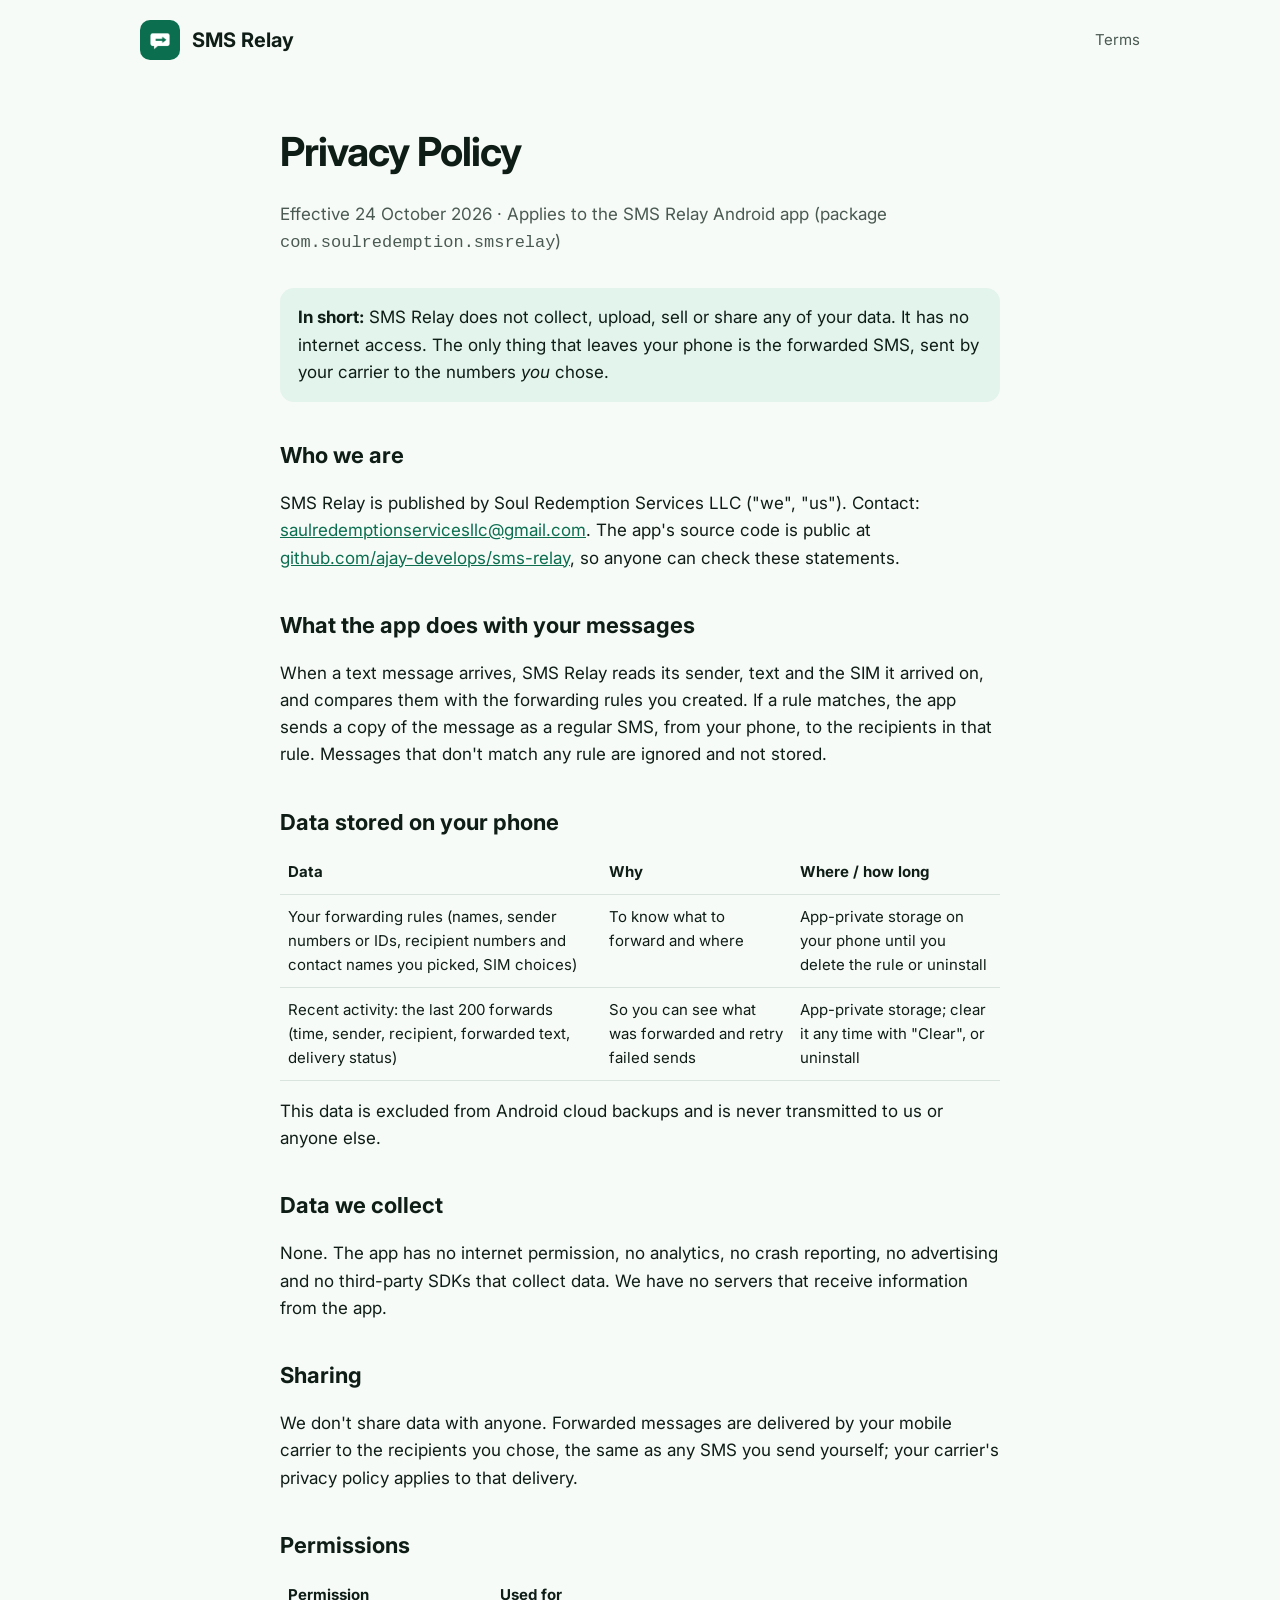
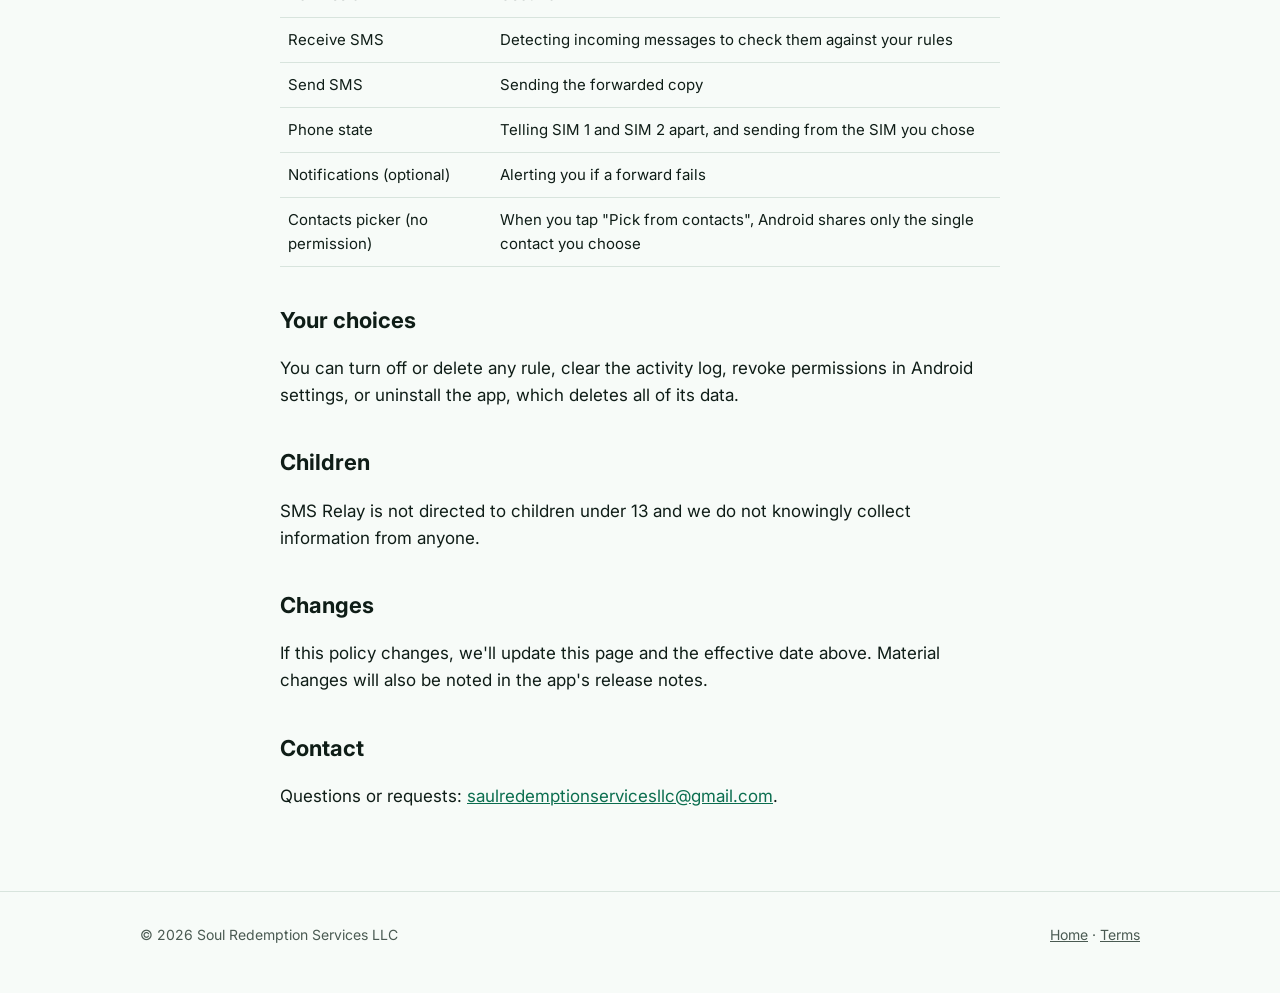
==== docs/privacy.html @ 9d6687af "Add website, store graphics, F-Droid metadata, README and CI Co-Authored-By: Claude Opus 5.5 <norepl" ====
<!doctype html>
<html lang="en">
<head>
  <meta charset="utf-8">
  <meta name="viewport" content="width=device-width, initial-scale=1">
  <title>SMS Relay Privacy Policy</title>
  <link rel="icon" href="img/icon-192.png">
  <link href="https://fonts.googleapis.com/css2?family=Inter:wght@400;600;700;800&display=swap" rel="stylesheet">
  <link rel="stylesheet" href="style.css">
</head>
<body>
  <div class="wrap"><header class="top"><a class="brand" href="./"><img src="img/icon-192.png" alt="">SMS Relay</a><nav><a href="terms.html">Terms</a></nav></header></div>
  <main class="doc">
    <h1>Privacy Policy</h1>
    <p class="meta">Effective 24 October 2026 · Applies to the SMS Relay Android app (package <code>com.soulredemption.smsrelay</code>)</p>

    <p class="callout"><strong>In short:</strong> SMS Relay does not collect, upload, sell or share any of your data. It has no internet access. The only thing that leaves your phone is the forwarded SMS, sent by your carrier to the numbers <em>you</em> chose.</p>

    <h2>Who we are</h2>
    <p>SMS Relay is published by Soul Redemption Services LLC ("we", "us"). Contact: <a href="mailto:saulredemptionservicesllc@gmail.com">saulredemptionservicesllc@gmail.com</a>. The app's source code is public at <a href="https://github.com/ajay-develops/sms-relay">github.com/ajay-develops/sms-relay</a>, so anyone can check these statements.</p>

    <h2>What the app does with your messages</h2>
    <p>When a text message arrives, SMS Relay reads its sender, text and the SIM it arrived on, and compares them with the forwarding rules you created. If a rule matches, the app sends a copy of the message as a regular SMS, from your phone, to the recipients in that rule. Messages that don't match any rule are ignored and not stored.</p>

    <h2>Data stored on your phone</h2>
    <table>
      <tr><th>Data</th><th>Why</th><th>Where / how long</th></tr>
      <tr><td>Your forwarding rules (names, sender numbers or IDs, recipient numbers and contact names you picked, SIM choices)</td><td>To know what to forward and where</td><td>App-private storage on your phone until you delete the rule or uninstall</td></tr>
      <tr><td>Recent activity: the last 200 forwards (time, sender, recipient, forwarded text, delivery status)</td><td>So you can see what was forwarded and retry failed sends</td><td>App-private storage; clear it any time with "Clear", or uninstall</td></tr>
    </table>
    <p>This data is excluded from Android cloud backups and is never transmitted to us or anyone else.</p>

    <h2>Data we collect</h2>
    <p>None. The app has no internet permission, no analytics, no crash reporting, no advertising and no third-party SDKs that collect data. We have no servers that receive information from the app.</p>

    <h2>Sharing</h2>
    <p>We don't share data with anyone. Forwarded messages are delivered by your mobile carrier to the recipients you chose, the same as any SMS you send yourself; your carrier's privacy policy applies to that delivery.</p>

    <h2>Permissions</h2>
    <table>
      <tr><th>Permission</th><th>Used for</th></tr>
      <tr><td>Receive SMS</td><td>Detecting incoming messages to check them against your rules</td></tr>
      <tr><td>Send SMS</td><td>Sending the forwarded copy</td></tr>
      <tr><td>Phone state</td><td>Telling SIM 1 and SIM 2 apart, and sending from the SIM you chose</td></tr>
      <tr><td>Notifications (optional)</td><td>Alerting you if a forward fails</td></tr>
      <tr><td>Contacts picker (no permission)</td><td>When you tap "Pick from contacts", Android shares only the single contact you choose</td></tr>
    </table>

    <h2>Your choices</h2>
    <p>You can turn off or delete any rule, clear the activity log, revoke permissions in Android settings, or uninstall the app, which deletes all of its data.</p>

    <h2>Children</h2>
    <p>SMS Relay is not directed to children under 13 and we do not knowingly collect information from anyone.</p>

    <h2>Changes</h2>
    <p>If this policy changes, we'll update this page and the effective date above. Material changes will also be noted in the app's release notes.</p>

    <h2>Contact</h2>
    <p>Questions or requests: <a href="mailto:saulredemptionservicesllc@gmail.com">saulredemptionservicesllc@gmail.com</a>.</p>
  </main>
  <footer><div class="wrap"><span>© 2026 Soul Redemption Services LLC</span><span><a href="./">Home</a> · <a href="terms.html">Terms</a></span></div></footer>
</body>
</html>
---- docs/style.css ----
:root {
  --bg: #f7fbf8;
  --surface: #ffffff;
  --ink: #0f1d17;
  --muted: #4a5a52;
  --brand: #0b6e4f;
  --brand-ink: #ffffff;
  --tint: #e3f4ec;
  --line: #d8e4dd;
  --radius: 20px;
}
@media (prefers-color-scheme: dark) {
  :root {
    --bg: #0f1512;
    --surface: #18201c;
    --ink: #e4ece7;
    --muted: #a7b6ae;
    --brand: #8ad6b3;
    --brand-ink: #003825;
    --tint: #1d2b24;
    --line: #2a3630;
  }
}
* { box-sizing: border-box; }
html { -webkit-text-size-adjust: 100%; }
body {
  margin: 0; background: var(--bg); color: var(--ink);
  font: 17px/1.6 Inter, system-ui, -apple-system, "Segoe UI", Roboto, sans-serif;
}
a { color: var(--brand); }
.wrap { max-width: 1040px; margin: 0 auto; padding: 0 20px; }
header.top { display: flex; align-items: center; justify-content: space-between; padding: 20px 0; }
.brand { display: flex; align-items: center; gap: 12px; font-weight: 700; font-size: 20px; color: var(--ink); text-decoration: none; }
.brand img { width: 40px; height: 40px; border-radius: 10px; }
nav a { margin-left: 20px; color: var(--muted); text-decoration: none; font-size: 15px; }
nav a:hover { color: var(--ink); }

.hero { display: grid; grid-template-columns: 1.1fr .9fr; gap: 48px; align-items: center; padding: 48px 0 72px; }
.hero h1 { font-size: clamp(38px, 6vw, 60px); line-height: 1.05; letter-spacing: -1.5px; margin: 0 0 18px; }
.hero p.lead { font-size: 20px; color: var(--muted); margin: 0 0 28px; max-width: 520px; }
.cta { display: flex; flex-wrap: wrap; gap: 12px; }
.btn { display: inline-flex; align-items: center; gap: 8px; padding: 14px 22px; border-radius: 999px; font-weight: 600; text-decoration: none; font-size: 16px; }
.btn.primary { background: var(--brand); color: var(--brand-ink); }
.btn.ghost { border: 1.5px solid var(--line); color: var(--ink); }
.phone { justify-self: center; width: min(320px, 80vw); border-radius: 40px; border: 10px solid #111; overflow: hidden; box-shadow: 0 30px 70px rgba(0,0,0,.18); background: #111; }
.phone img { display: block; width: 100%; }
.note { font-size: 14px; color: var(--muted); margin-top: 14px; }

section { padding: 56px 0; border-top: 1px solid var(--line); }
section h2 { font-size: 32px; letter-spacing: -.5px; margin: 0 0 28px; }
.grid { display: grid; grid-template-columns: repeat(3, 1fr); gap: 18px; }
.card { background: var(--surface); border: 1px solid var(--line); border-radius: var(--radius); padding: 24px; }
.card h3 { margin: 0 0 8px; font-size: 19px; }
.card p { margin: 0; color: var(--muted); font-size: 16px; }
.shots { display: grid; grid-template-columns: repeat(3, 1fr); gap: 24px; }
.shots figure { margin: 0; }
.shots img { width: 100%; border-radius: 22px; border: 1px solid var(--line); display: block; }
.shots figcaption { text-align: center; color: var(--muted); font-size: 15px; margin-top: 10px; }
ol.steps { padding-left: 22px; }
ol.steps li { margin-bottom: 10px; }

footer { border-top: 1px solid var(--line); padding: 32px 0 48px; color: var(--muted); font-size: 14px; }
footer .wrap { display: flex; flex-wrap: wrap; gap: 12px 24px; justify-content: space-between; }
footer a { color: var(--muted); }

/* Legal pages */
.doc { max-width: 760px; padding: 24px 20px 64px; margin: 0 auto; }
.doc h1 { font-size: 40px; letter-spacing: -1px; margin: 16px 0 4px; }
.doc .meta { color: var(--muted); margin-bottom: 32px; }
.doc h2 { font-size: 22px; margin: 36px 0 10px; }
.doc table { border-collapse: collapse; width: 100%; font-size: 15px; }
.doc th, .doc td { text-align: left; border-bottom: 1px solid var(--line); padding: 10px 8px; vertical-align: top; }
.doc .callout { background: var(--tint); border-radius: 14px; padding: 16px 18px; }

@media (max-width: 820px) {
  .hero { grid-template-columns: 1fr; padding-top: 24px; }
  .grid, .shots { grid-template-columns: 1fr; }
  nav a { margin-left: 14px; }
  .doc table { display: block; overflow-x: auto; }
}
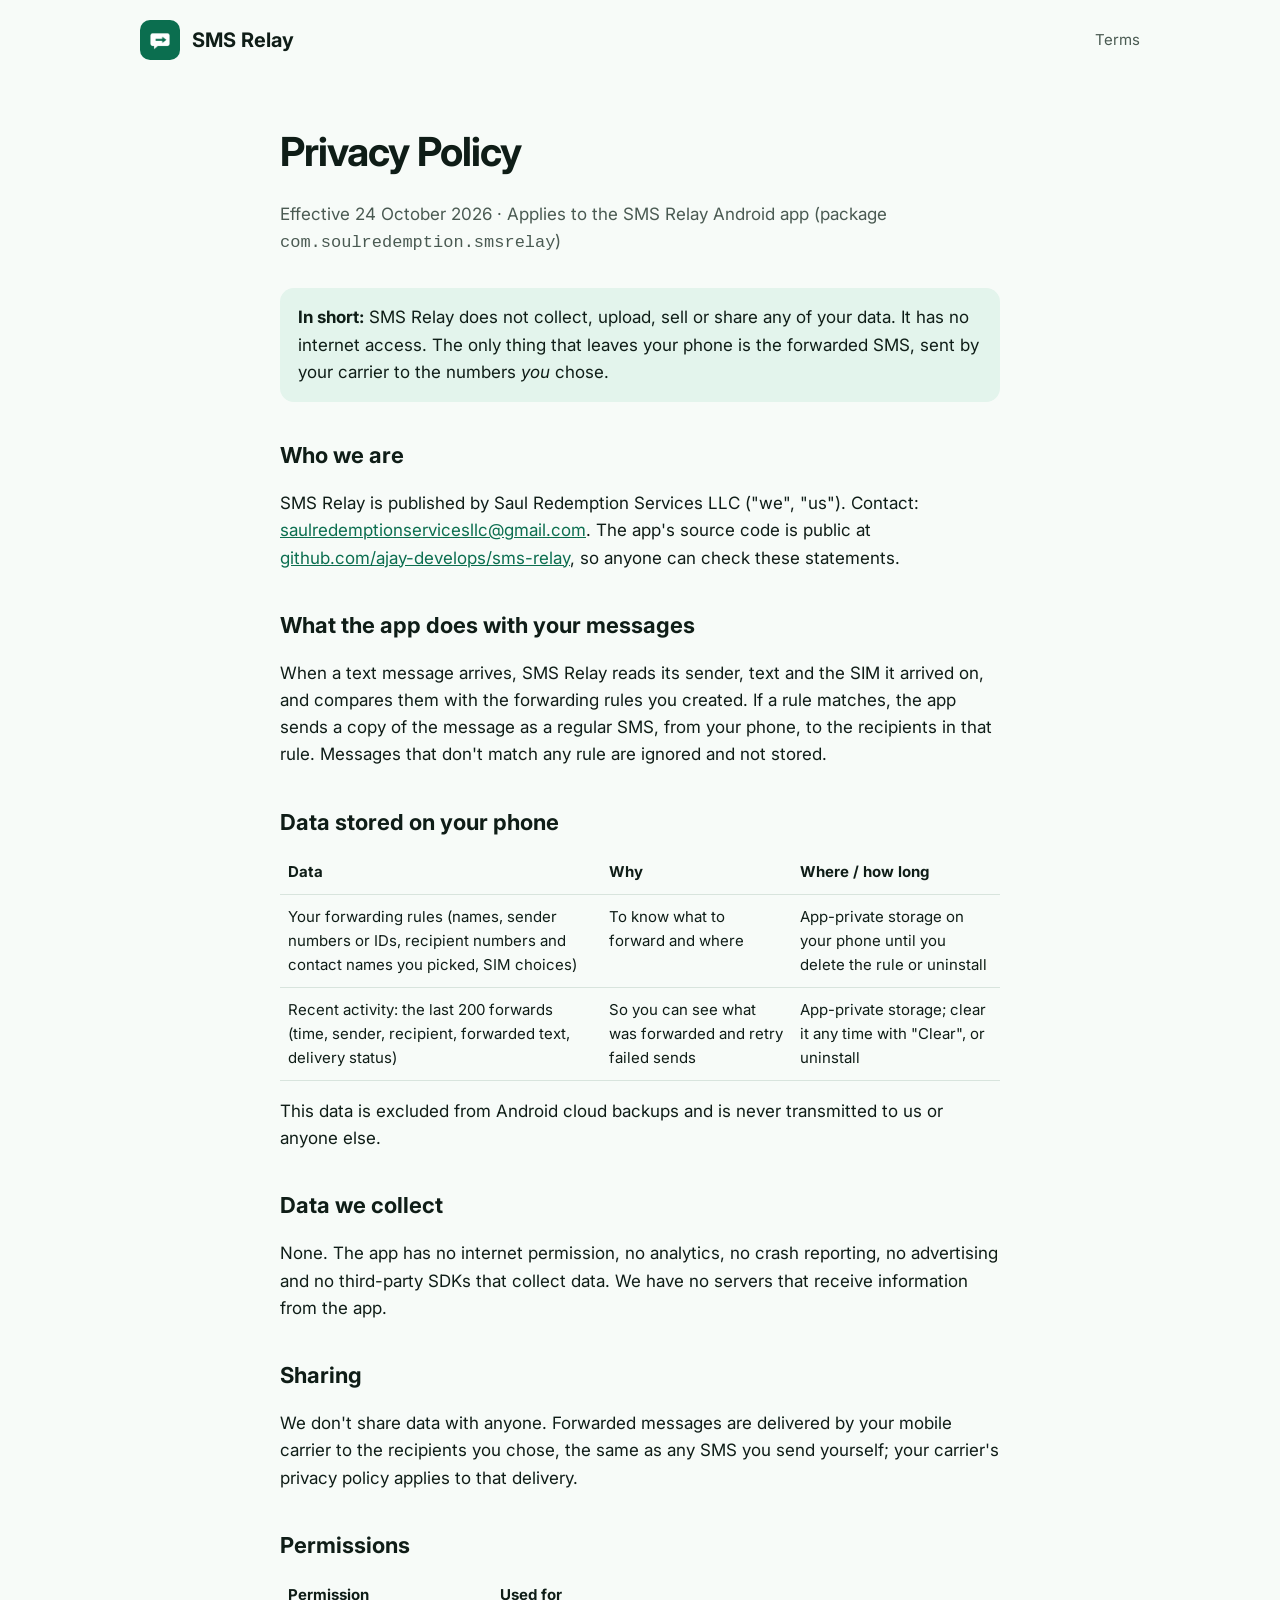
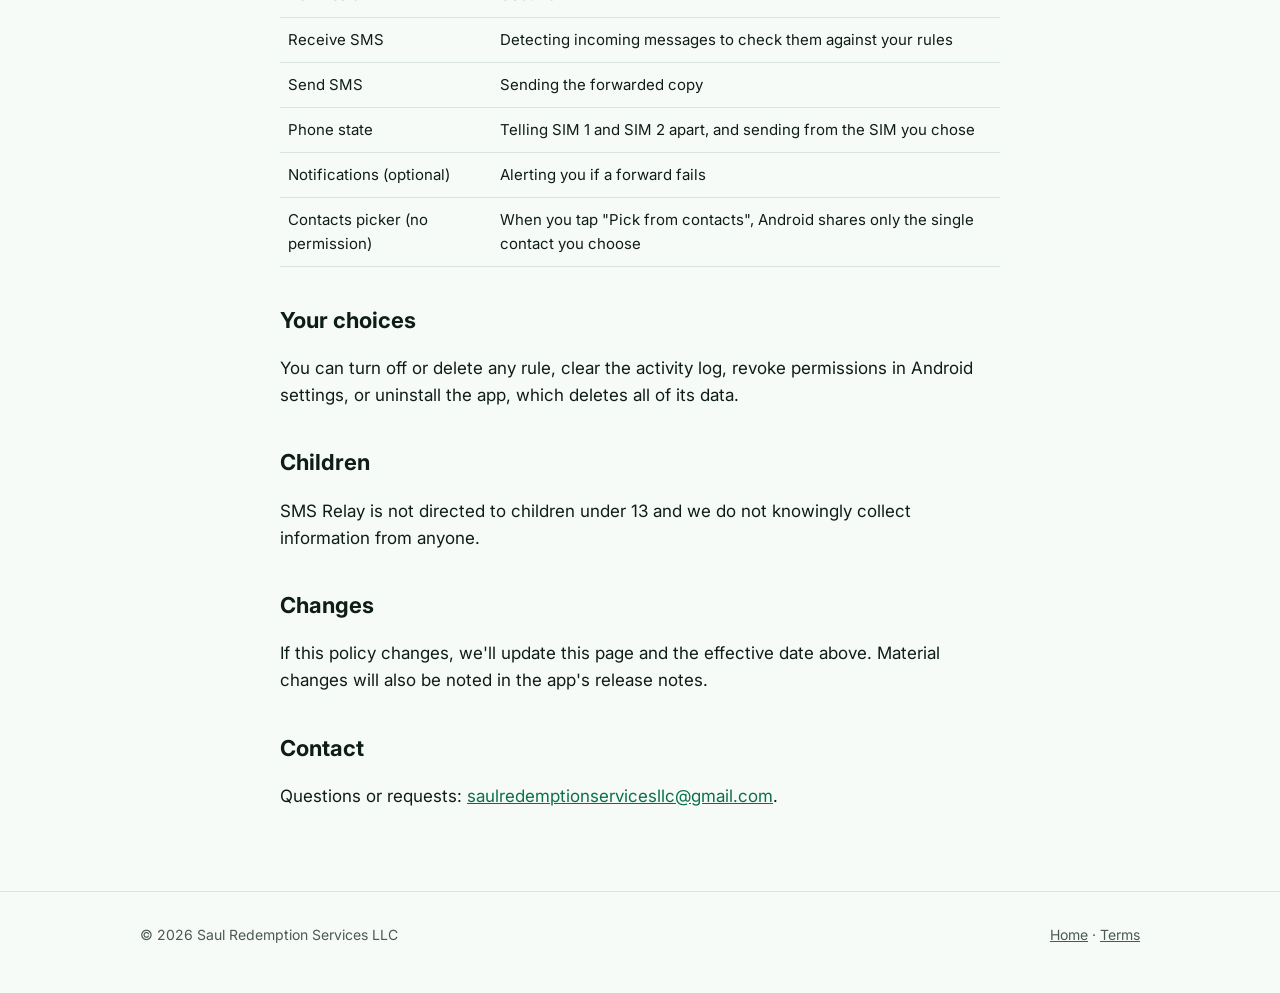
==== commit 11395dfa: "Correct company name to Saul Redemption Services LLC Co-Authored-By: Claude Opus 5.5 <noreply@anthro" ====
--- a/docs/privacy.html
+++ b/docs/privacy.html
@@ -17,7 +17,7 @@
     <p class="callout"><strong>In short:</strong> SMS Relay does not collect, upload, sell or share any of your data. It has no internet access. The only thing that leaves your phone is the forwarded SMS, sent by your carrier to the numbers <em>you</em> chose.</p>
 
     <h2>Who we are</h2>
-    <p>SMS Relay is published by Soul Redemption Services LLC ("we", "us"). Contact: <a href="mailto:saulredemptionservicesllc@gmail.com">saulredemptionservicesllc@gmail.com</a>. The app's source code is public at <a href="https://github.com/ajay-develops/sms-relay">github.com/ajay-develops/sms-relay</a>, so anyone can check these statements.</p>
+    <p>SMS Relay is published by Saul Redemption Services LLC ("we", "us"). Contact: <a href="mailto:saulredemptionservicesllc@gmail.com">saulredemptionservicesllc@gmail.com</a>. The app's source code is public at <a href="https://github.com/ajay-develops/sms-relay">github.com/ajay-develops/sms-relay</a>, so anyone can check these statements.</p>
 
     <h2>What the app does with your messages</h2>
     <p>When a text message arrives, SMS Relay reads its sender, text and the SIM it arrived on, and compares them with the forwarding rules you created. If a rule matches, the app sends a copy of the message as a regular SMS, from your phone, to the recipients in that rule. Messages that don't match any rule are ignored and not stored.</p>
@@ -58,6 +58,6 @@
     <h2>Contact</h2>
     <p>Questions or requests: <a href="mailto:saulredemptionservicesllc@gmail.com">saulredemptionservicesllc@gmail.com</a>.</p>
   </main>
-  <footer><div class="wrap"><span>© 2026 Soul Redemption Services LLC</span><span><a href="./">Home</a> · <a href="terms.html">Terms</a></span></div></footer>
+  <footer><div class="wrap"><span>© 2026 Saul Redemption Services LLC</span><span><a href="./">Home</a> · <a href="terms.html">Terms</a></span></div></footer>
 </body>
 </html>
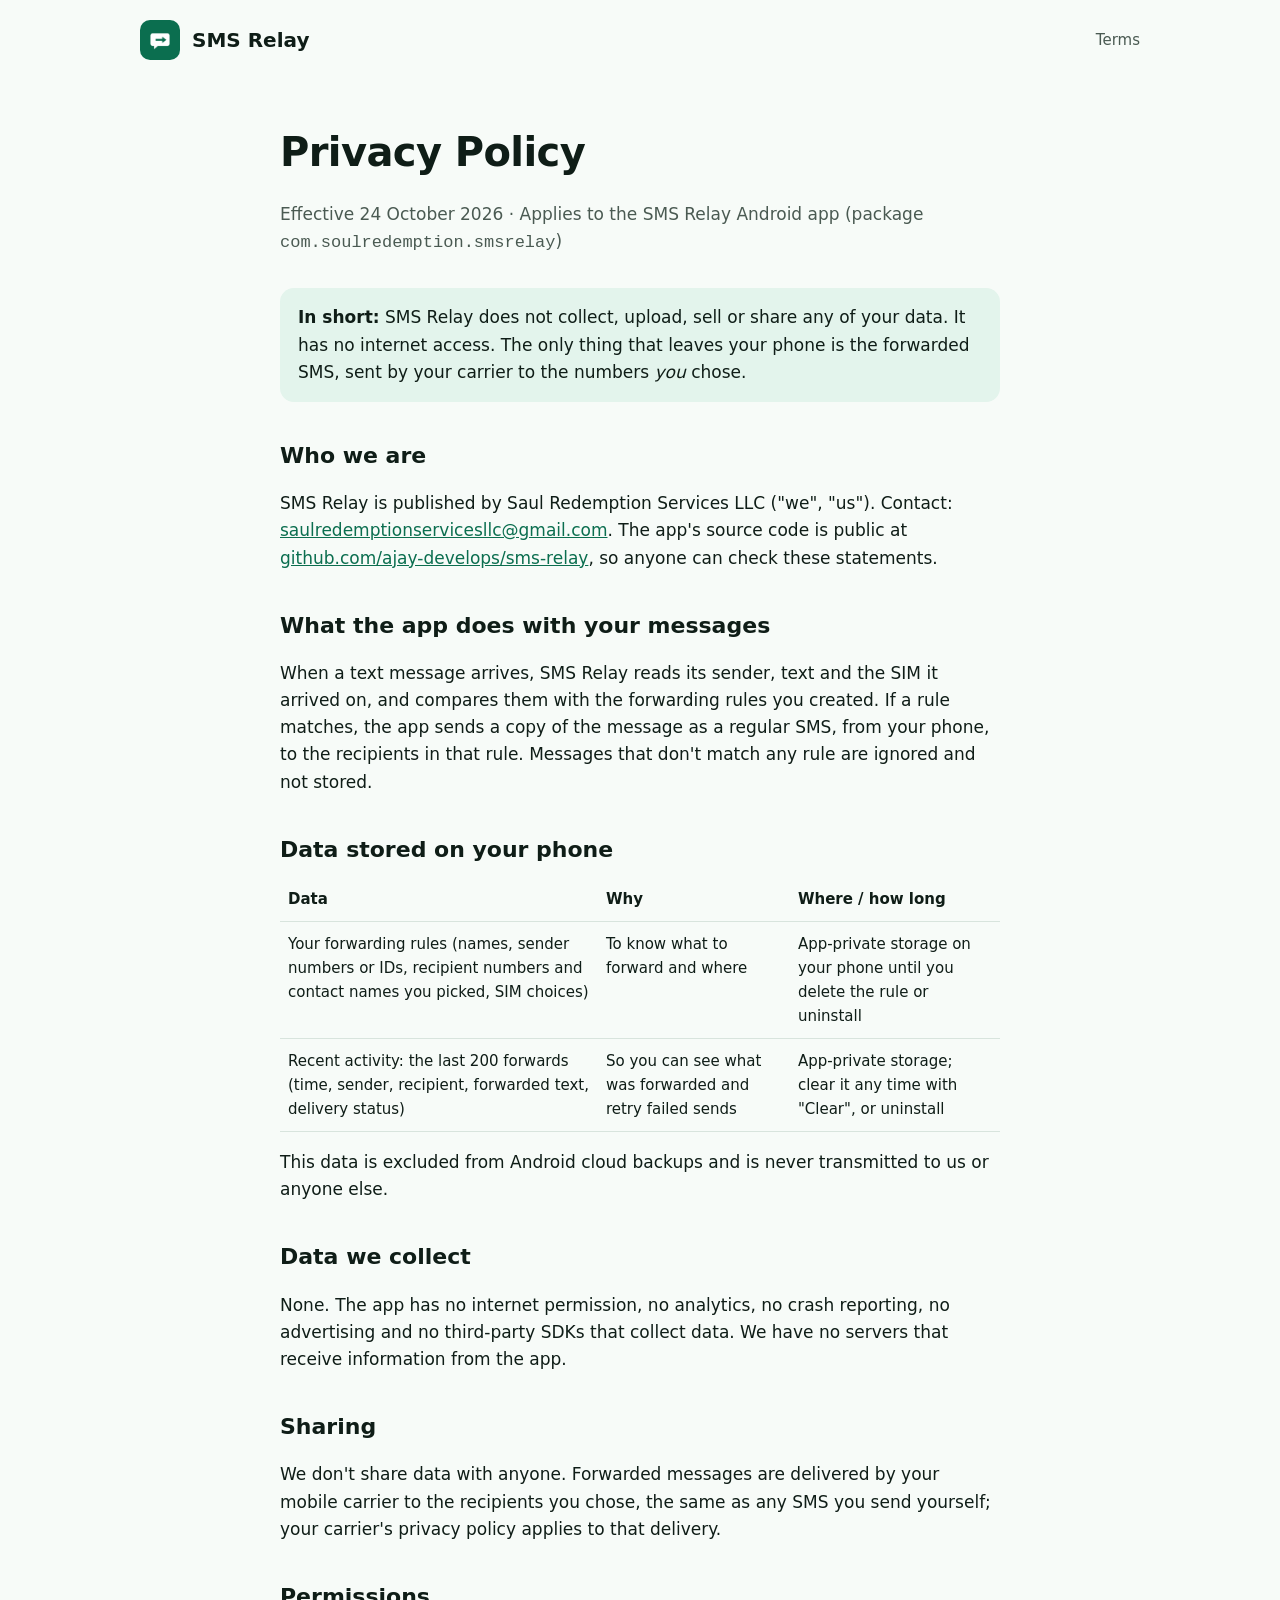
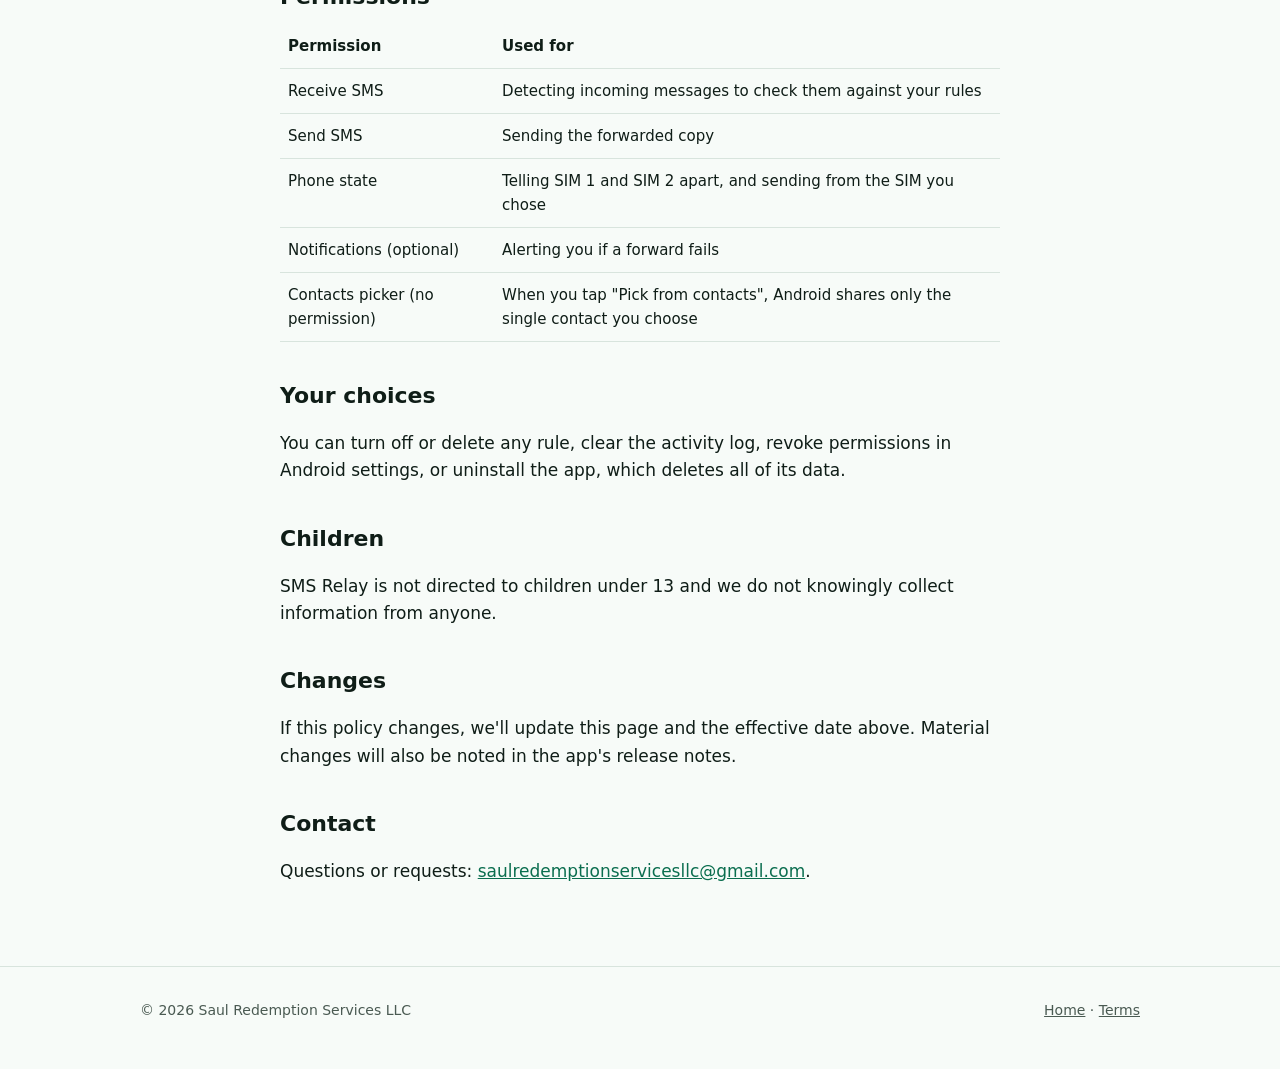
==== commit 70be9501: "Site: system font stack (no Google Fonts request), gentler heading tracking Co-Authored-By: Claude O" ====
--- a/docs/privacy.html
+++ b/docs/privacy.html
@@ -5,7 +5,6 @@
   <meta name="viewport" content="width=device-width, initial-scale=1">
   <title>SMS Relay Privacy Policy</title>
   <link rel="icon" href="img/icon-192.png">
-  <link href="https://fonts.googleapis.com/css2?family=Inter:wght@400;600;700;800&display=swap" rel="stylesheet">
   <link rel="stylesheet" href="style.css">
 </head>
 <body>
--- a/docs/style.css
+++ b/docs/style.css
@@ -25,7 +25,7 @@
 html { -webkit-text-size-adjust: 100%; }
 body {
   margin: 0; background: var(--bg); color: var(--ink);
-  font: 17px/1.6 Inter, system-ui, -apple-system, "Segoe UI", Roboto, sans-serif;
+  font: 17px/1.6 system-ui, -apple-system, "Segoe UI", Roboto, sans-serif;
 }
 a { color: var(--brand); }
 .wrap { max-width: 1040px; margin: 0 auto; padding: 0 20px; }
@@ -36,7 +36,7 @@
 nav a:hover { color: var(--ink); }
 
 .hero { display: grid; grid-template-columns: 1.1fr .9fr; gap: 48px; align-items: center; padding: 48px 0 72px; }
-.hero h1 { font-size: clamp(38px, 6vw, 60px); line-height: 1.05; letter-spacing: -1.5px; margin: 0 0 18px; }
+.hero h1 { font-size: clamp(38px, 6vw, 60px); line-height: 1.05; letter-spacing: -0.02em; margin: 0 0 18px; }
 .hero p.lead { font-size: 20px; color: var(--muted); margin: 0 0 28px; max-width: 520px; }
 .cta { display: flex; flex-wrap: wrap; gap: 12px; }
 .btn { display: inline-flex; align-items: center; gap: 8px; padding: 14px 22px; border-radius: 999px; font-weight: 600; text-decoration: none; font-size: 16px; }
@@ -47,7 +47,7 @@
 .note { font-size: 14px; color: var(--muted); margin-top: 14px; }
 
 section { padding: 56px 0; border-top: 1px solid var(--line); }
-section h2 { font-size: 32px; letter-spacing: -.5px; margin: 0 0 28px; }
+section h2 { font-size: 32px; letter-spacing: -0.01em; margin: 0 0 28px; }
 .grid { display: grid; grid-template-columns: repeat(3, 1fr); gap: 18px; }
 .card { background: var(--surface); border: 1px solid var(--line); border-radius: var(--radius); padding: 24px; }
 .card h3 { margin: 0 0 8px; font-size: 19px; }
@@ -65,7 +65,7 @@
 
 /* Legal pages */
 .doc { max-width: 760px; padding: 24px 20px 64px; margin: 0 auto; }
-.doc h1 { font-size: 40px; letter-spacing: -1px; margin: 16px 0 4px; }
+.doc h1 { font-size: 40px; letter-spacing: -0.015em; margin: 16px 0 4px; }
 .doc .meta { color: var(--muted); margin-bottom: 32px; }
 .doc h2 { font-size: 22px; margin: 36px 0 10px; }
 .doc table { border-collapse: collapse; width: 100%; font-size: 15px; }
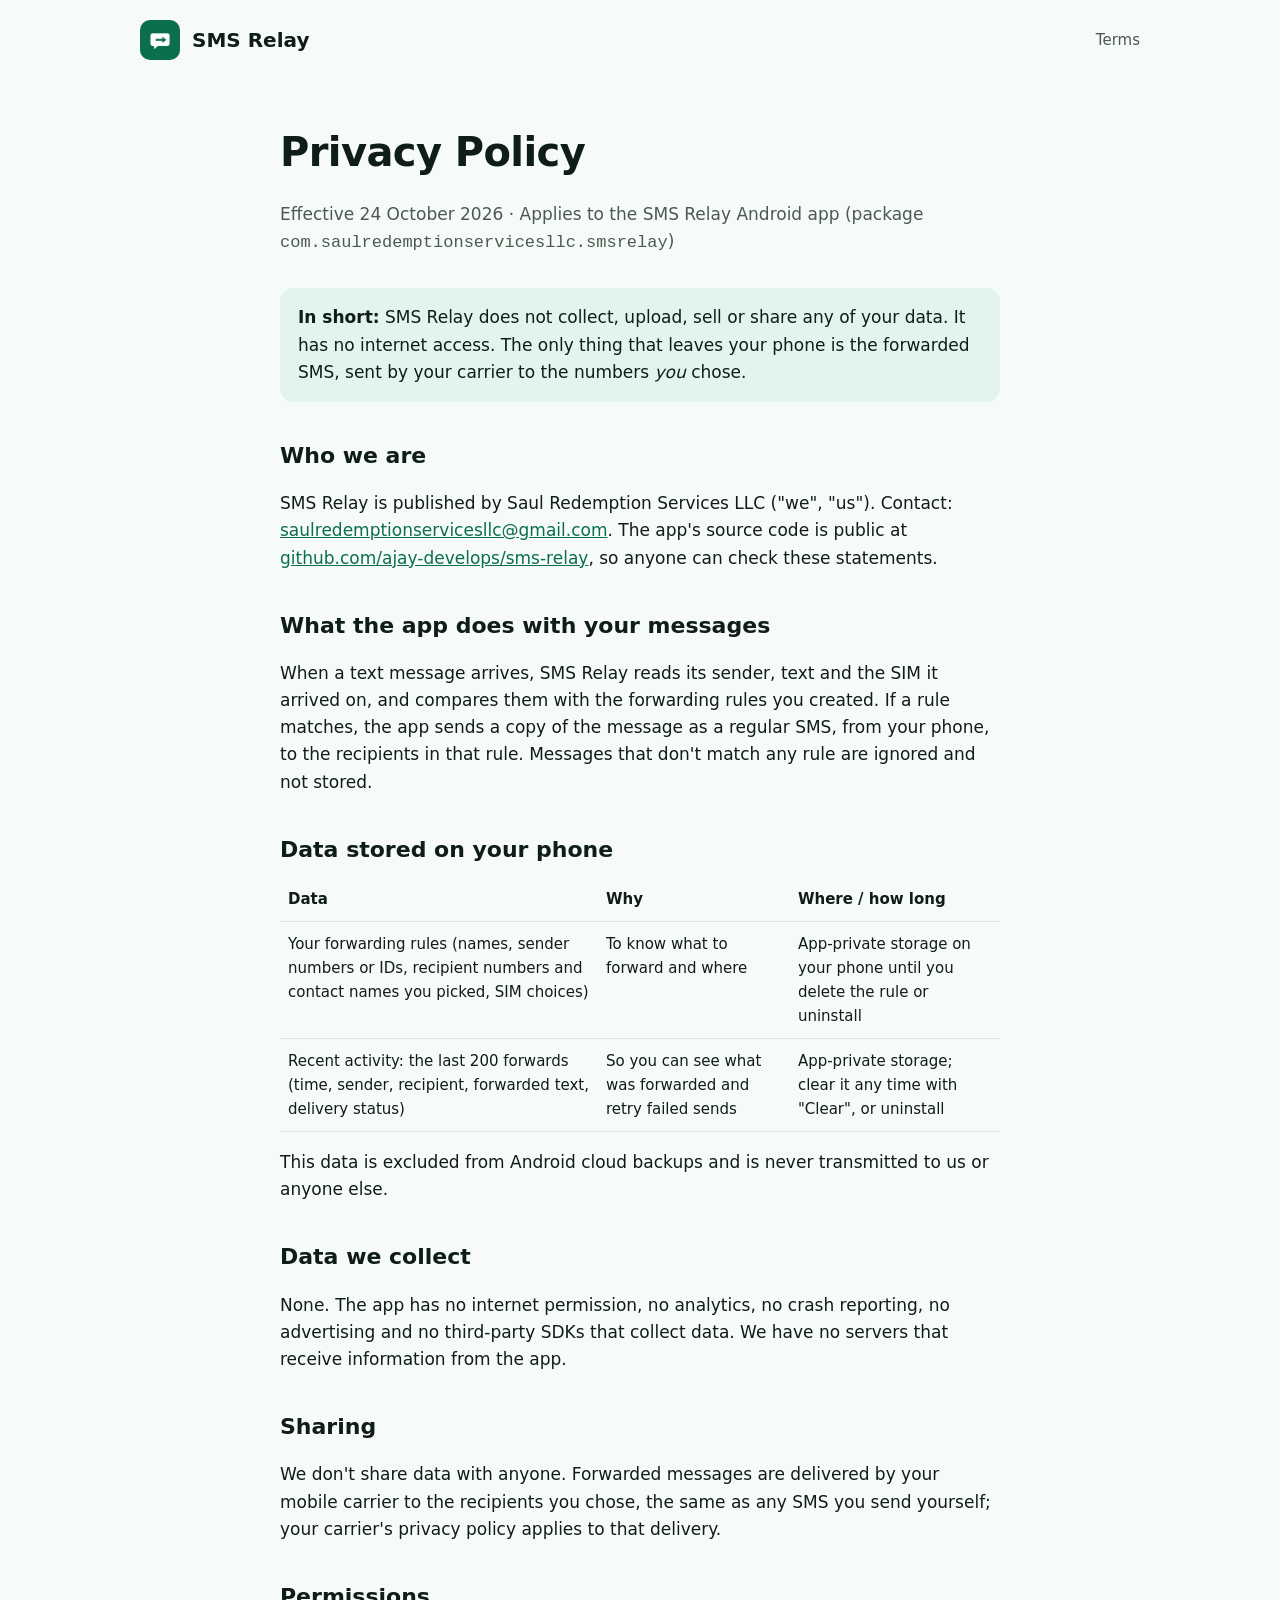
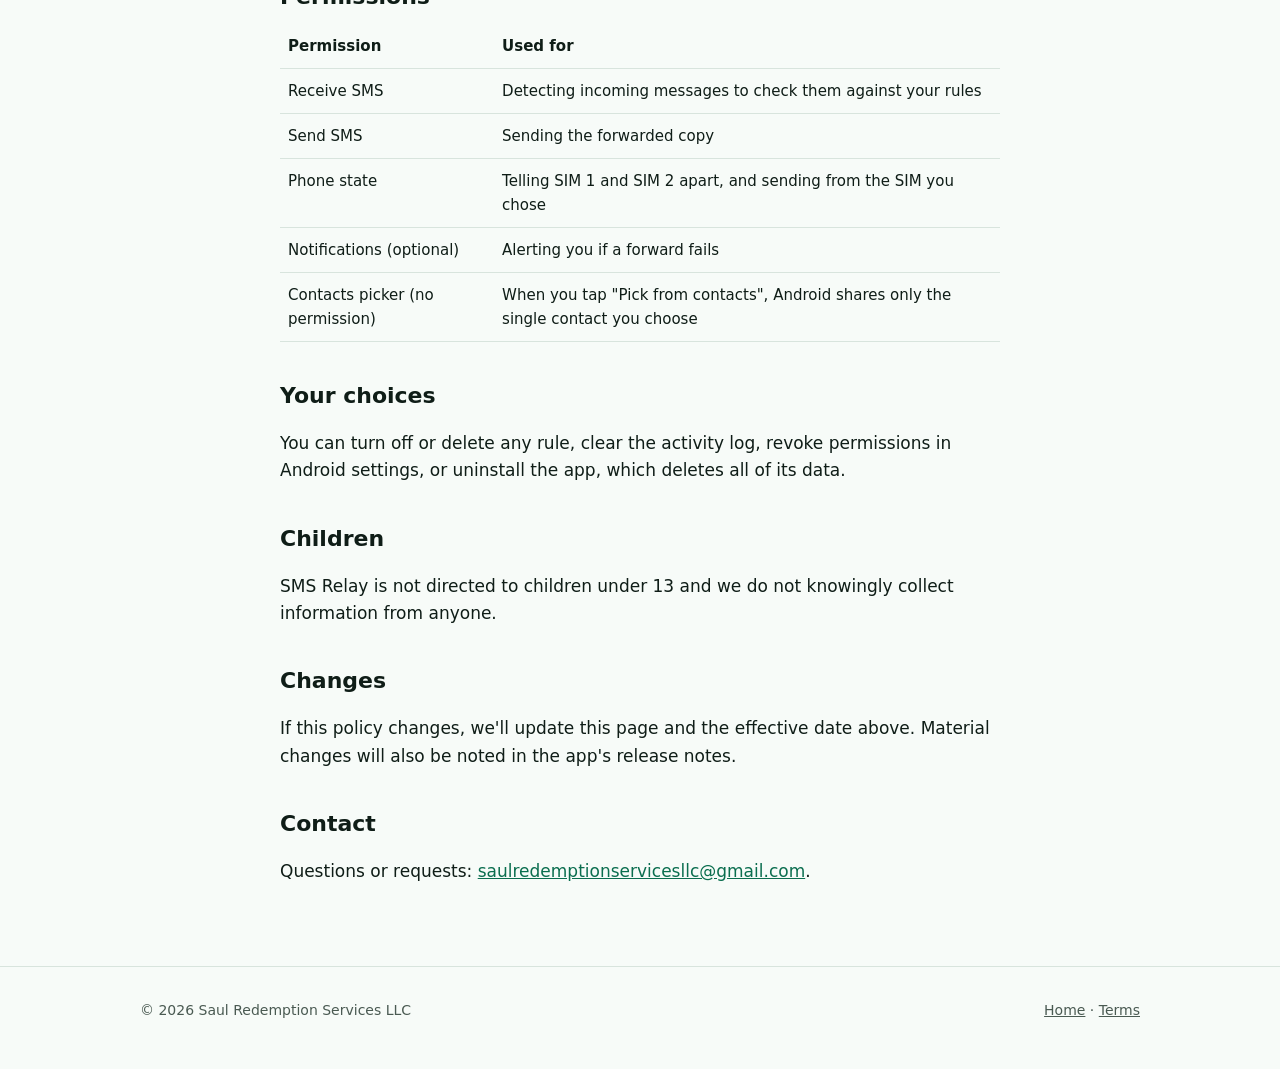
==== commit 2aebefb7: "Release 1.0.1: package name com.saulredemptionservicesllc.smsrelay Co-Authored-By: Claude Opus 5.5 <" ====
--- a/docs/privacy.html
+++ b/docs/privacy.html
@@ -11,7 +11,7 @@
   <div class="wrap"><header class="top"><a class="brand" href="./"><img src="img/icon-192.png" alt="">SMS Relay</a><nav><a href="terms.html">Terms</a></nav></header></div>
   <main class="doc">
     <h1>Privacy Policy</h1>
-    <p class="meta">Effective 24 October 2026 · Applies to the SMS Relay Android app (package <code>com.soulredemption.smsrelay</code>)</p>
+    <p class="meta">Effective 24 October 2026 · Applies to the SMS Relay Android app (package <code>com.saulredemptionservicesllc.smsrelay</code>)</p>
 
     <p class="callout"><strong>In short:</strong> SMS Relay does not collect, upload, sell or share any of your data. It has no internet access. The only thing that leaves your phone is the forwarded SMS, sent by your carrier to the numbers <em>you</em> chose.</p>
 
